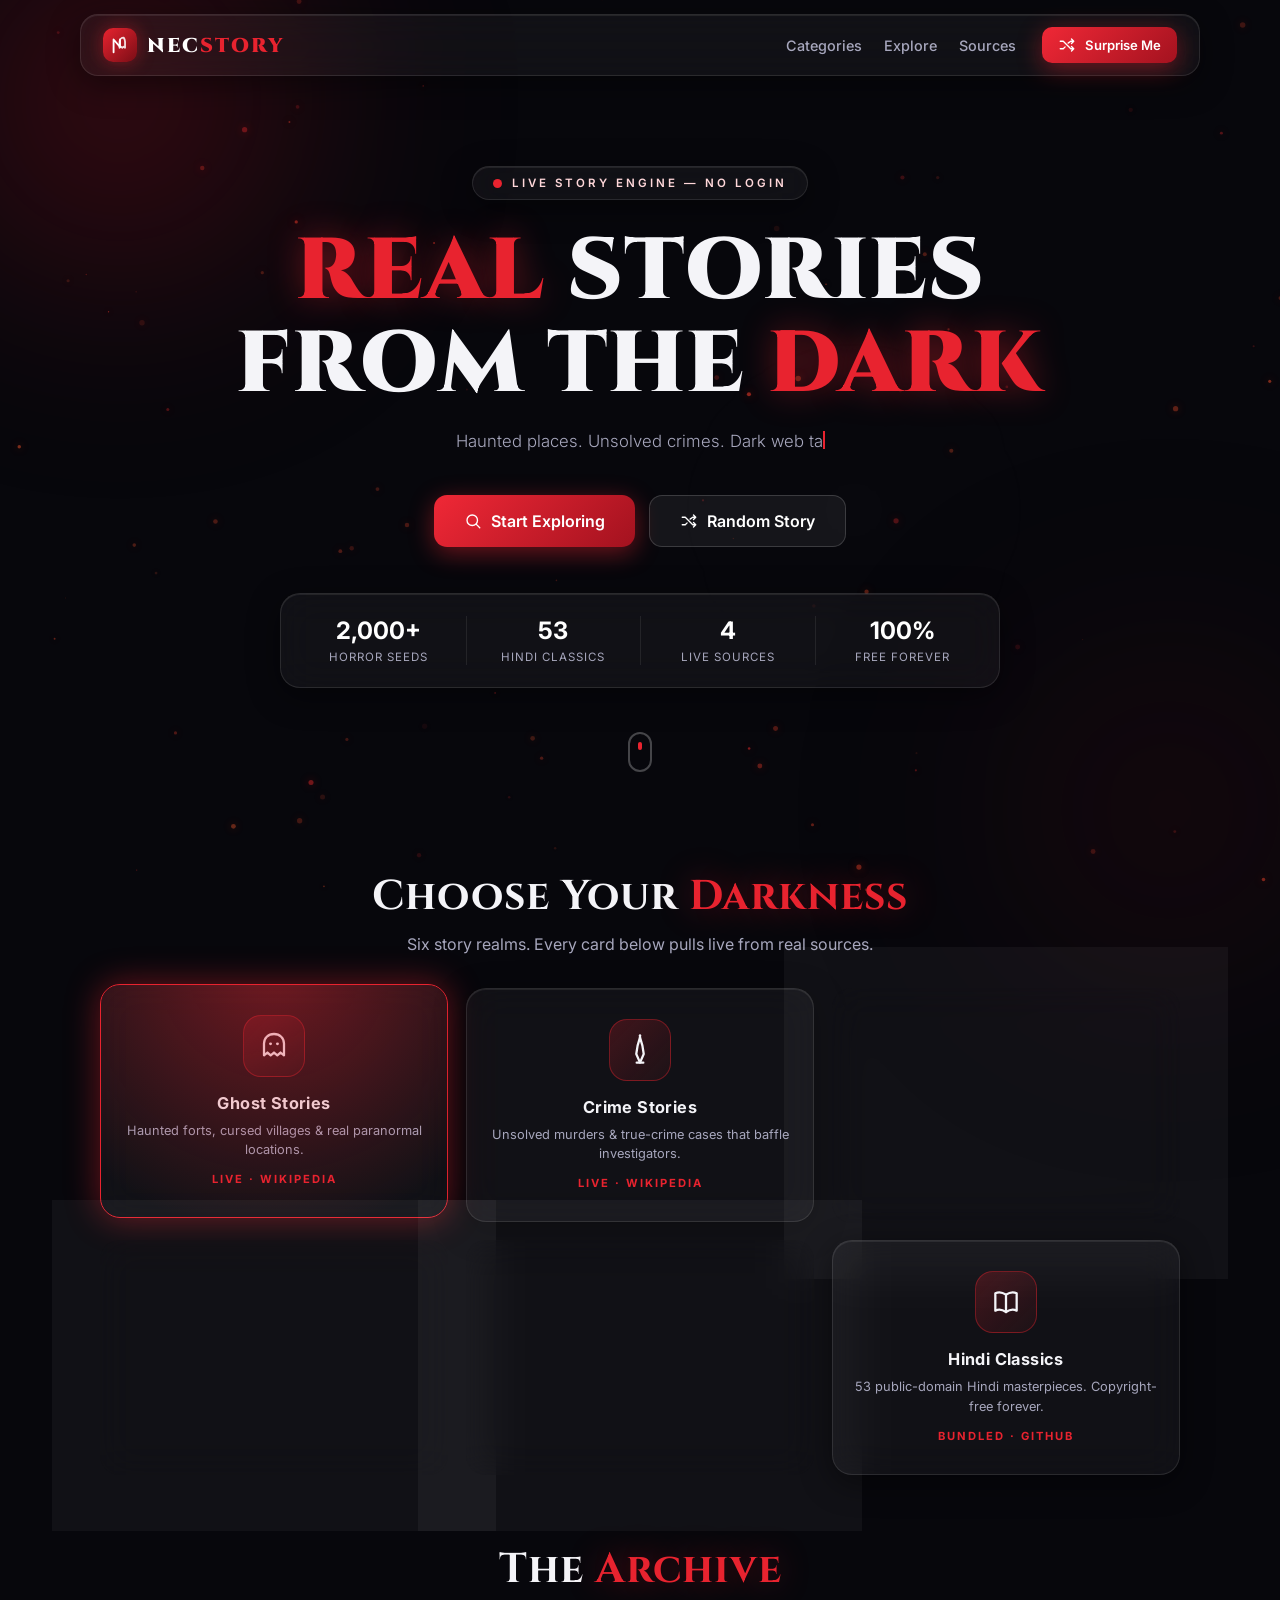
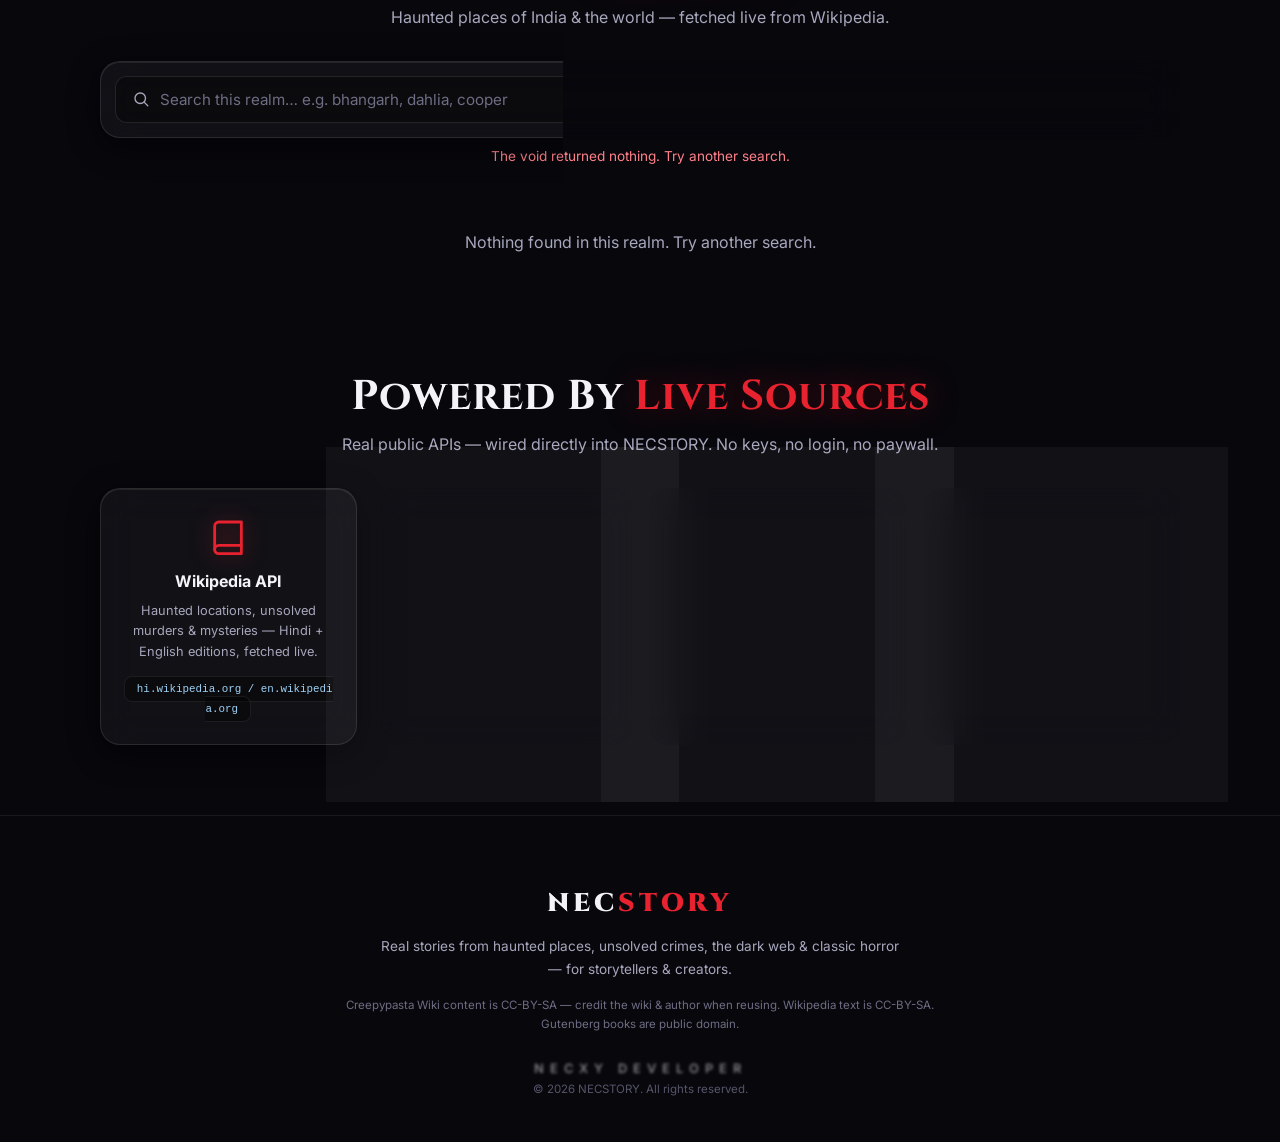
==== index.html @ 2ee87954 "Launch NECSTORY website" ====
<!DOCTYPE html>
<html lang="en">
<head>
<meta charset="UTF-8">
<meta name="viewport" content="width=device-width, initial-scale=1.0">
<title>NECSTORY — Real Ghost, Crime, Dark Web & Mystery Stories</title>
<meta name="description" content="NECSTORY — discover real haunted places, unsolved crimes, dark web tales and mysteries. Live sources, no login.">
<link rel="preconnect" href="https://fonts.googleapis.com">
<link rel="preconnect" href="https://fonts.gstatic.com" crossorigin>
<link href="https://fonts.googleapis.com/css2?family=Cinzel:wght@500;700;900&family=Inter:wght@300;400;500;600;700&display=swap" rel="stylesheet">
<link rel="stylesheet" href="css/style.css">
</head>
<body>

<canvas id="embers"></canvas>
<div class="orb orb-a"></div>
<div class="orb orb-b"></div>
<div class="orb orb-c"></div>

<!-- ================= NAV ================= -->
<header class="nav glass">
  <a class="brand" href="#top">
    <span class="brand-mark" id="logoIcon"></span>
    <span class="brand-name">NEC<em>STORY</em></span>
  </a>
  <nav class="nav-links">
    <a href="#categories">Categories</a>
    <a href="#explore">Explore</a>
    <a href="#sources">Sources</a>
  </nav>
  <button class="btn btn-red btn-sm" id="navRandom">
    <span class="ic" data-icon="random"></span> Surprise Me
  </button>
</header>

<main id="top">
  <!-- ================= HERO ================= -->
  <section class="hero">
    <div class="hero-inner">
      <div class="eyebrow glass"><span class="pulse"></span> LIVE STORY ENGINE — NO LOGIN</div>
      <h1 class="hero-title"><span class="t-red">REAL</span> STORIES<br>FROM THE <span class="t-red">DARK</span></h1>
      <p class="hero-sub"><span id="typer"></span><span class="caret"></span></p>
      <div class="hero-cta">
        <a href="#explore" class="btn btn-red btn-lg"><span class="ic" data-icon="search"></span> Start Exploring</a>
        <button class="btn btn-ghost btn-lg" id="heroRandom"><span class="ic" data-icon="random"></span> Random Story</button>
      </div>
      <div class="stats glass">
        <div class="stat"><b id="statSeeds">2,000+</b><span>Horror Seeds</span></div>
        <div class="stat"><b>53</b><span>Hindi Classics</span></div>
        <div class="stat"><b>4</b><span>Live Sources</span></div>
        <div class="stat"><b>100%</b><span>Free Forever</span></div>
      </div>
    </div>
    <div class="scroll-hint"><span></span></div>
  </section>

  <!-- ================= CATEGORIES ================= -->
  <section id="categories" class="section">
    <div class="sec-head reveal">
      <h2>Choose Your <span class="t-red">Darkness</span></h2>
      <p>Six story realms. Every card below pulls live from real sources.</p>
    </div>
    <div class="cat-grid" id="catGrid"></div>
  </section>

  <!-- ================= EXPLORE ================= -->
  <section id="explore" class="section">
    <div class="sec-head reveal">
      <h2>The <span class="t-red">Archive</span></h2>
      <p id="exploreSub">Haunted places of India & the world — fetched live from Wikipedia.</p>
    </div>
    <div class="toolbar glass reveal">
      <div class="search-wrap">
        <span class="ic" data-icon="search"></span>
        <input type="text" id="searchInput" placeholder="Search this realm… e.g. bhangarh, dahlia, cooper">
      </div>
      <button class="btn btn-red" id="surpriseBtn"><span class="ic" data-icon="random"></span> Surprise Me</button>
    </div>
    <div id="status" class="status"></div>
    <div class="story-grid" id="storyGrid"></div>
  </section>

  <!-- ================= SOURCES ================= -->
  <section id="sources" class="section">
    <div class="sec-head reveal">
      <h2>Powered By <span class="t-red">Live Sources</span></h2>
      <p>Real public APIs — wired directly into NECSTORY. No keys, no login, no paywall.</p>
    </div>
    <div class="src-grid">
      <div class="src-card glass reveal">
        <span class="ic ic-lg" data-icon="book"></span>
        <h3>Wikipedia API</h3>
        <p>Haunted locations, unsolved murders & mysteries — Hindi + English editions, fetched live.</p>
        <code>hi.wikipedia.org / en.wikipedia.org</code>
      </div>
      <div class="src-card glass reveal">
        <span class="ic ic-lg" data-icon="ghost"></span>
        <h3>Creepypasta Wiki</h3>
        <p>Ghost, crime & dark-web story vault — thousands of community tales via the Fandom API.</p>
        <code>creepypasta.fandom.com</code>
      </div>
      <div class="src-card glass reveal">
        <span class="ic ic-lg" data-icon="classics"></span>
        <h3>Project Gutenberg</h3>
        <p>Pre-1930 horror & crime classics. Public domain — free forever, zero copyright risk.</p>
        <code>gutenberg.org</code>
      </div>
      <div class="src-card glass reveal">
        <span class="ic ic-lg" data-icon="seeds"></span>
        <h3>GitHub Datasets</h3>
        <p>23K horror seeds & 53 public-domain Hindi classics, bundled into the engine.</p>
        <code>github.com · MIT / Apache-2.0</code>
      </div>
    </div>
  </section>
</main>

<!-- ================= FOOTER ================= -->
<footer class="footer">
  <div class="foot-brand">NEC<em>STORY</em></div>
  <p class="foot-note">Real stories from haunted places, unsolved crimes, the dark web & classic horror — for storytellers & creators.</p>
  <p class="foot-disc">Creepypasta Wiki content is CC-BY-SA — credit the wiki & author when reusing. Wikipedia text is CC-BY-SA. Gutenberg books are public domain.</p>
  <div class="dev-blur">NECXY DEVELOPER</div>
  <p class="foot-copy">© 2026 NECSTORY. All rights reserved.</p>
</footer>

<!-- ================= STORY MODAL ================= -->
<div class="modal-overlay" id="modalOverlay">
  <div class="modal glass-strong">
    <button class="modal-close" id="modalClose"><span class="ic" data-icon="close"></span></button>
    <div class="modal-badges" id="modalBadges"></div>
    <h2 id="modalTitle"></h2>
    <div class="modal-body" id="modalBody"></div>
    <div class="modal-actions">
      <a href="#" target="_blank" rel="noopener" class="btn btn-red btn-sm" id="modalSource"><span class="ic" data-icon="external"></span> Open Source</a>
      <button class="btn btn-ghost btn-sm" id="modalNext"><span class="ic" data-icon="random"></span> Another Random</button>
    </div>
  </div>
</div>

<script src="js/config.js"></script>
<script src="js/icons.js"></script>
<script src="js/data-seeds.js"></script>
<script src="js/data-classics.js"></script>
<script src="js/app.js"></script>
</body>
</html>
---- css/style.css ----
/* ============ NECSTORY — Red / Black / White Glassmorphism ============ */
:root {
  --bg: #07070c;
  --bg2: #0d0d15;
  --red: #e8232f;
  --red-glow: rgba(232, 35, 47, .45);
  --white: #f4f4f8;
  --muted: #a7a7bd;
  --glass: rgba(255, 255, 255, .045);
  --glass-border: rgba(255, 255, 255, .1);
  --radius: 20px;
}
* { box-sizing: border-box; margin: 0; padding: 0; }
html { scroll-behavior: smooth; }
body {
  background: var(--bg);
  color: var(--white);
  font-family: 'Inter', system-ui, sans-serif;
  overflow-x: hidden;
  min-height: 100vh;
}
::selection { background: var(--red); color: #fff; }

/* ---------- animated background ---------- */
#embers { position: fixed; inset: 0; z-index: 0; pointer-events: none; }
.orb { position: fixed; border-radius: 50%; filter: blur(110px); z-index: 0; pointer-events: none; opacity: .5; }
.orb-a { width: 480px; height: 480px; background: radial-gradient(circle, #a3121f, transparent 70%); top: -140px; left: -120px; animation: drift 22s ease-in-out infinite alternate; }
.orb-b { width: 420px; height: 420px; background: radial-gradient(circle, #3d0a12, transparent 70%); bottom: -120px; right: -100px; animation: drift 26s ease-in-out infinite alternate-reverse; }
.orb-c { width: 300px; height: 300px; background: radial-gradient(circle, rgba(255,255,255,.06), transparent 70%); top: 40%; left: 55%; animation: drift 30s ease-in-out infinite alternate; }
@keyframes drift { to { transform: translate(60px, 40px) scale(1.12); } }

/* ---------- glass helpers ---------- */
.glass {
  background: var(--glass);
  border: 1px solid var(--glass-border);
  backdrop-filter: blur(18px);
  -webkit-backdrop-filter: blur(18px);
  border-radius: var(--radius);
  box-shadow: 0 8px 32px rgba(0, 0, 0, .45), inset 0 1px 0 rgba(255,255,255,.08);
}
.glass-strong {
  background: rgba(14, 14, 22, .82);
  border: 1px solid rgba(255,255,255,.12);
  backdrop-filter: blur(28px);
  -webkit-backdrop-filter: blur(28px);
  border-radius: 24px;
  box-shadow: 0 24px 80px rgba(0,0,0,.7), 0 0 60px var(--red-glow);
}

/* ---------- nav ---------- */
.nav {
  position: sticky; top: 14px; z-index: 50;
  max-width: 1120px; margin: 14px auto 0; padding: 12px 22px;
  display: flex; align-items: center; gap: 26px;
  border-radius: 18px;
}
.brand { display: flex; align-items: center; gap: 10px; text-decoration: none; }
.brand-mark { width: 34px; height: 34px; display: grid; place-items: center;
  background: linear-gradient(135deg, var(--red), #7a0d16); border-radius: 10px;
  box-shadow: 0 0 18px var(--red-glow); }
.brand-mark svg { width: 22px; height: 22px; }
.brand-name { font-family: 'Cinzel', serif; font-weight: 900; font-size: 1.25rem; letter-spacing: 2px; color: #fff; }
.brand-name em { font-style: normal; color: var(--red); }
.nav-links { display: flex; gap: 22px; margin-left: auto; }
.nav-links a { color: var(--muted); text-decoration: none; font-size: .9rem; font-weight: 500; transition: color .25s; }
.nav-links a:hover { color: #fff; }

/* ---------- buttons / icons ---------- */
.btn { display: inline-flex; align-items: center; gap: 9px; border: none; cursor: pointer;
  font-family: inherit; font-weight: 600; font-size: .92rem; border-radius: 13px;
  padding: 12px 22px; text-decoration: none; transition: transform .2s, box-shadow .25s, background .25s; }
.btn:active { transform: scale(.97); }
.btn-red { background: linear-gradient(135deg, #f02836, #a3121f); color: #fff;
  box-shadow: 0 6px 24px var(--red-glow); }
.btn-red:hover { transform: translateY(-2px); box-shadow: 0 10px 32px var(--red-glow); }
.btn-ghost { background: rgba(255,255,255,.06); color: #fff; border: 1px solid rgba(255,255,255,.16); }
.btn-ghost:hover { background: rgba(255,255,255,.12); transform: translateY(-2px); }
.btn-sm { padding: 9px 16px; font-size: .82rem; border-radius: 10px; }
.btn-lg { padding: 15px 30px; font-size: 1rem; }
.ic { display: inline-flex; width: 18px; height: 18px; }
.ic svg { width: 100%; height: 100%; }
.ic-lg { width: 40px; height: 40px; }
.ic-lg svg { width: 100%; height: 100%; }

/* ---------- hero ---------- */
main { position: relative; z-index: 1; }
.hero { max-width: 1120px; margin: 0 auto; padding: 90px 20px 40px; text-align: center; position: relative; }
.eyebrow { display: inline-flex; align-items: center; gap: 10px; padding: 9px 20px; border-radius: 30px;
  font-size: .72rem; letter-spacing: 3px; font-weight: 600; color: #ffd7da; }
.pulse { width: 9px; height: 9px; border-radius: 50%; background: var(--red);
  box-shadow: 0 0 0 0 var(--red-glow); animation: pulse 1.8s infinite; }
@keyframes pulse { 70% { box-shadow: 0 0 0 12px transparent; } 100% { box-shadow: 0 0 0 0 transparent; } }
.hero-title { font-family: 'Cinzel', serif; font-weight: 900; font-size: clamp(2.6rem, 8vw, 5.4rem);
  line-height: 1.08; margin: 26px 0 18px; letter-spacing: 1px;
  animation: titleIn 1s cubic-bezier(.2,.8,.2,1) both; }
@keyframes titleIn { from { opacity: 0; transform: translateY(34px); } }
.t-red { color: var(--red); text-shadow: 0 0 34px var(--red-glow); }
.hero-sub { color: var(--muted); font-size: 1.05rem; min-height: 30px; font-weight: 300; }
.caret { display: inline-block; width: 2px; height: 1.1em; background: var(--red); vertical-align: -2px; animation: blink 1s steps(1) infinite; }
@keyframes blink { 50% { opacity: 0; } }
.hero-cta { display: flex; gap: 14px; justify-content: center; margin: 34px 0 46px; flex-wrap: wrap; }
.stats { display: grid; grid-template-columns: repeat(4, 1fr); max-width: 720px; margin: 0 auto; padding: 22px 10px; }
.stat b { display: block; font-size: 1.5rem; color: #fff; }
.stat span { font-size: .72rem; color: var(--muted); letter-spacing: 1px; text-transform: uppercase; }
.stat + .stat { border-left: 1px solid rgba(255,255,255,.08); }
.scroll-hint { margin: 44px auto 0; width: 24px; height: 40px; border: 2px solid rgba(255,255,255,.25);
  border-radius: 14px; position: relative; }
.scroll-hint span { position: absolute; top: 8px; left: 50%; width: 4px; height: 8px; margin-left: -2px;
  border-radius: 4px; background: var(--red); animation: wheel 1.8s infinite; }
@keyframes wheel { to { transform: translateY(14px); opacity: 0; } }

/* ---------- sections ---------- */
.section { max-width: 1120px; margin: 0 auto; padding: 56px 20px 10px; }
.sec-head { text-align: center; margin-bottom: 34px; }
.sec-head h2 { font-family: 'Cinzel', serif; font-size: clamp(1.7rem, 4.5vw, 2.6rem); letter-spacing: 1px; }
.sec-head p { color: var(--muted); margin-top: 10px; }
.reveal { opacity: 0; transform: translateY(28px); transition: opacity .7s ease, transform .7s cubic-bezier(.2,.8,.2,1); }
.reveal.visible { opacity: 1; transform: none; }

/* ---------- category cards ---------- */
.cat-grid { display: grid; grid-template-columns: repeat(3, 1fr); gap: 18px; }
.cat-card { padding: 30px 22px; text-align: center; cursor: pointer; position: relative; overflow: hidden;
  transition: transform .3s, border-color .3s, box-shadow .3s; }
.cat-card::before { content: ''; position: absolute; inset: 0;
  background: radial-gradient(420px circle at 50% -10%, var(--red-glow), transparent 65%);
  opacity: 0; transition: opacity .4s; }
.cat-card:hover::before, .cat-card.active::before { opacity: 1; }
.cat-card:hover { transform: translateY(-6px); border-color: rgba(232,35,47,.5); }
.cat-card.active { border-color: var(--red); box-shadow: 0 0 34px var(--red-glow); transform: translateY(-4px); }
.cat-ic { width: 62px; height: 62px; margin: 0 auto 16px; display: grid; place-items: center;
  background: linear-gradient(135deg, rgba(232,35,47,.22), rgba(232,35,47,.05));
  border: 1px solid rgba(232,35,47,.4); border-radius: 18px; }
.cat-ic svg { width: 32px; height: 32px; }
.cat-card h3 { font-size: 1.02rem; margin-bottom: 8px; letter-spacing: .4px; }
.cat-card p { font-size: .8rem; color: var(--muted); line-height: 1.55; }
.cat-count { display: inline-block; margin-top: 12px; font-size: .7rem; letter-spacing: 2px;
  color: var(--red); font-weight: 700; }

/* ---------- toolbar / search ---------- */
.toolbar { display: flex; gap: 12px; padding: 14px; margin-bottom: 8px; flex-wrap: wrap; }
.search-wrap { flex: 1; min-width: 220px; display: flex; align-items: center; gap: 10px;
  background: rgba(0,0,0,.35); border: 1px solid rgba(255,255,255,.1); border-radius: 12px; padding: 0 16px; }
.search-wrap .ic { color: var(--muted); flex: 0 0 auto; }
.search-wrap input { flex: 1; background: none; border: none; outline: none; color: #fff;
  font-size: .95rem; padding: 13px 0; font-family: inherit; }
.search-wrap input::placeholder { color: #6d6d84; }
.status { text-align: center; color: var(--muted); font-size: .85rem; min-height: 24px; margin: 10px 0; }
.status.err { color: #ff8089; }

/* ---------- story cards ---------- */
.story-grid { display: grid; grid-template-columns: repeat(3, 1fr); gap: 18px; }
.story-card { padding: 24px 22px; display: flex; flex-direction: column; gap: 12px;
  transition: transform .3s, box-shadow .3s, border-color .3s; animation: cardIn .55s cubic-bezier(.2,.8,.2,1) both; }
@keyframes cardIn { from { opacity: 0; transform: translateY(22px) scale(.98); } }
.story-card:hover { transform: translateY(-5px); border-color: rgba(232,35,47,.45); box-shadow: 0 14px 44px rgba(0,0,0,.5), 0 0 26px rgba(232,35,47,.18); }
.story-top { display: flex; align-items: center; gap: 12px; }
.story-ic { width: 44px; height: 44px; flex: 0 0 auto; display: grid; place-items: center;
  background: rgba(232,35,47,.12); border: 1px solid rgba(232,35,47,.35); border-radius: 12px; }
.story-ic svg { width: 24px; height: 24px; }
.badges { display: flex; gap: 7px; flex-wrap: wrap; }
.badge { font-size: .66rem; font-weight: 600; letter-spacing: 1.4px; text-transform: uppercase;
  padding: 5px 11px; border-radius: 20px; background: rgba(255,255,255,.07);
  border: 1px solid rgba(255,255,255,.1); color: #cfcfe0; }
.badge.src { background: rgba(124,196,245,.1); border-color: rgba(124,196,245,.3); color: #9fd2f7; }
.badge.year { background: rgba(232,35,47,.12); border-color: rgba(232,35,47,.4); color: #ff9aa1; }
.story-card h3 { font-size: 1.02rem; line-height: 1.4; }
.story-card .excerpt { font-size: .86rem; color: var(--muted); line-height: 1.65; flex: 1;
  display: -webkit-box; -webkit-line-clamp: 4; -webkit-box-orient: vertical; overflow: hidden; }
.read-btn { align-self: flex-start; background: none; border: none; color: var(--red); font-weight: 700;
  font-size: .85rem; letter-spacing: 1px; cursor: pointer; font-family: inherit;
  display: inline-flex; align-items: center; gap: 7px; padding: 4px 0; }
.read-btn:hover { text-shadow: 0 0 14px var(--red-glow); }
.empty { grid-column: 1 / -1; text-align: center; color: var(--muted); padding: 50px 20px; }

/* ---------- sources ---------- */
.src-grid { display: grid; grid-template-columns: repeat(4, 1fr); gap: 18px; }
.src-card { padding: 28px 22px; text-align: center; transition: transform .3s; }
.src-card:hover { transform: translateY(-5px); }
.src-card .ic-lg { margin: 0 auto 14px; color: var(--red); filter: drop-shadow(0 0 12px var(--red-glow)); }
.src-card h3 { font-size: 1rem; margin-bottom: 10px; }
.src-card p { font-size: .8rem; color: var(--muted); line-height: 1.6; margin-bottom: 14px; }
.src-card code { font-size: .68rem; color: #9fd2f7; background: rgba(0,0,0,.4); padding: 6px 12px;
  border-radius: 8px; border: 1px solid rgba(255,255,255,.08); word-break: break-all; }

/* ---------- footer ---------- */
.footer { position: relative; z-index: 1; text-align: center; padding: 70px 20px 46px; margin-top: 60px;
  border-top: 1px solid rgba(255,255,255,.07); }
.foot-brand { font-family: 'Cinzel', serif; font-weight: 900; font-size: 1.6rem; letter-spacing: 4px; }
.foot-brand em { font-style: normal; color: var(--red); }
.foot-note { color: var(--muted); font-size: .85rem; max-width: 520px; margin: 14px auto; line-height: 1.7; }
.foot-disc { color: #6d6d84; font-size: .72rem; max-width: 620px; margin: 0 auto; line-height: 1.7; }
.dev-blur { margin: 26px auto 6px; font-size: .8rem; letter-spacing: 6px; font-weight: 600;
  color: rgba(255,255,255,.5); filter: blur(1.6px); user-select: none; }
.foot-copy { color: #55556a; font-size: .72rem; }

/* ---------- modal ---------- */
.modal-overlay { position: fixed; inset: 0; z-index: 100; background: rgba(4,4,8,.72);
  backdrop-filter: blur(8px); display: none; align-items: center; justify-content: center; padding: 18px; }
.modal-overlay.open { display: flex; animation: fadeIn .3s ease both; }
@keyframes fadeIn { from { opacity: 0; } }
.modal { width: 100%; max-width: 680px; max-height: 86vh; display: flex; flex-direction: column;
  padding: 34px 32px 26px; position: relative; animation: modalIn .45s cubic-bezier(.2,.9,.25,1.2) both; }
@keyframes modalIn { from { opacity: 0; transform: translateY(40px) scale(.96); } }
.modal.reveal-story .modal-body { animation: storyReveal 1.1s ease both; }
@keyframes storyReveal { from { opacity: 0; filter: blur(6px); } }
.modal-close { position: absolute; top: 16px; right: 16px; width: 38px; height: 38px; border-radius: 50%;
  background: rgba(255,255,255,.07); border: 1px solid rgba(255,255,255,.14); color: #fff;
  cursor: pointer; display: grid; place-items: center; }
.modal-close:hover { background: var(--red); border-color: var(--red); }
.modal-badges { display: flex; gap: 8px; margin-bottom: 14px; flex-wrap: wrap; }
.modal h2 { font-family: 'Cinzel', serif; font-size: 1.5rem; line-height: 1.35; margin-bottom: 16px; padding-right: 30px; }
.modal-body { overflow-y: auto; font-size: .94rem; line-height: 1.85; color: #d6d6e6; white-space: pre-wrap;
  padding-right: 8px; flex: 1; }
.modal-body::-webkit-scrollbar { width: 6px; }
.modal-body::-webkit-scrollbar-thumb { background: var(--red); border-radius: 4px; }
.modal-actions { display: flex; gap: 12px; margin-top: 22px; }

/* ---------- responsive ---------- */
@media (max-width: 900px) {
  .cat-grid, .story-grid { grid-template-columns: repeat(2, 1fr); }
  .src-grid { grid-template-columns: repeat(2, 1fr); }
  .nav-links { display: none; }
}
@media (max-width: 600px) {
  .cat-grid, .story-grid, .src-grid { grid-template-columns: 1fr; }
  .stats { grid-template-columns: repeat(2, 1fr); gap: 18px; }
  .stat:nth-child(3) { border-left: none; }
  .toolbar { flex-direction: column; }
  .modal { padding: 26px 20px 20px; }
  .nav { gap: 12px; padding: 10px 14px; }
}
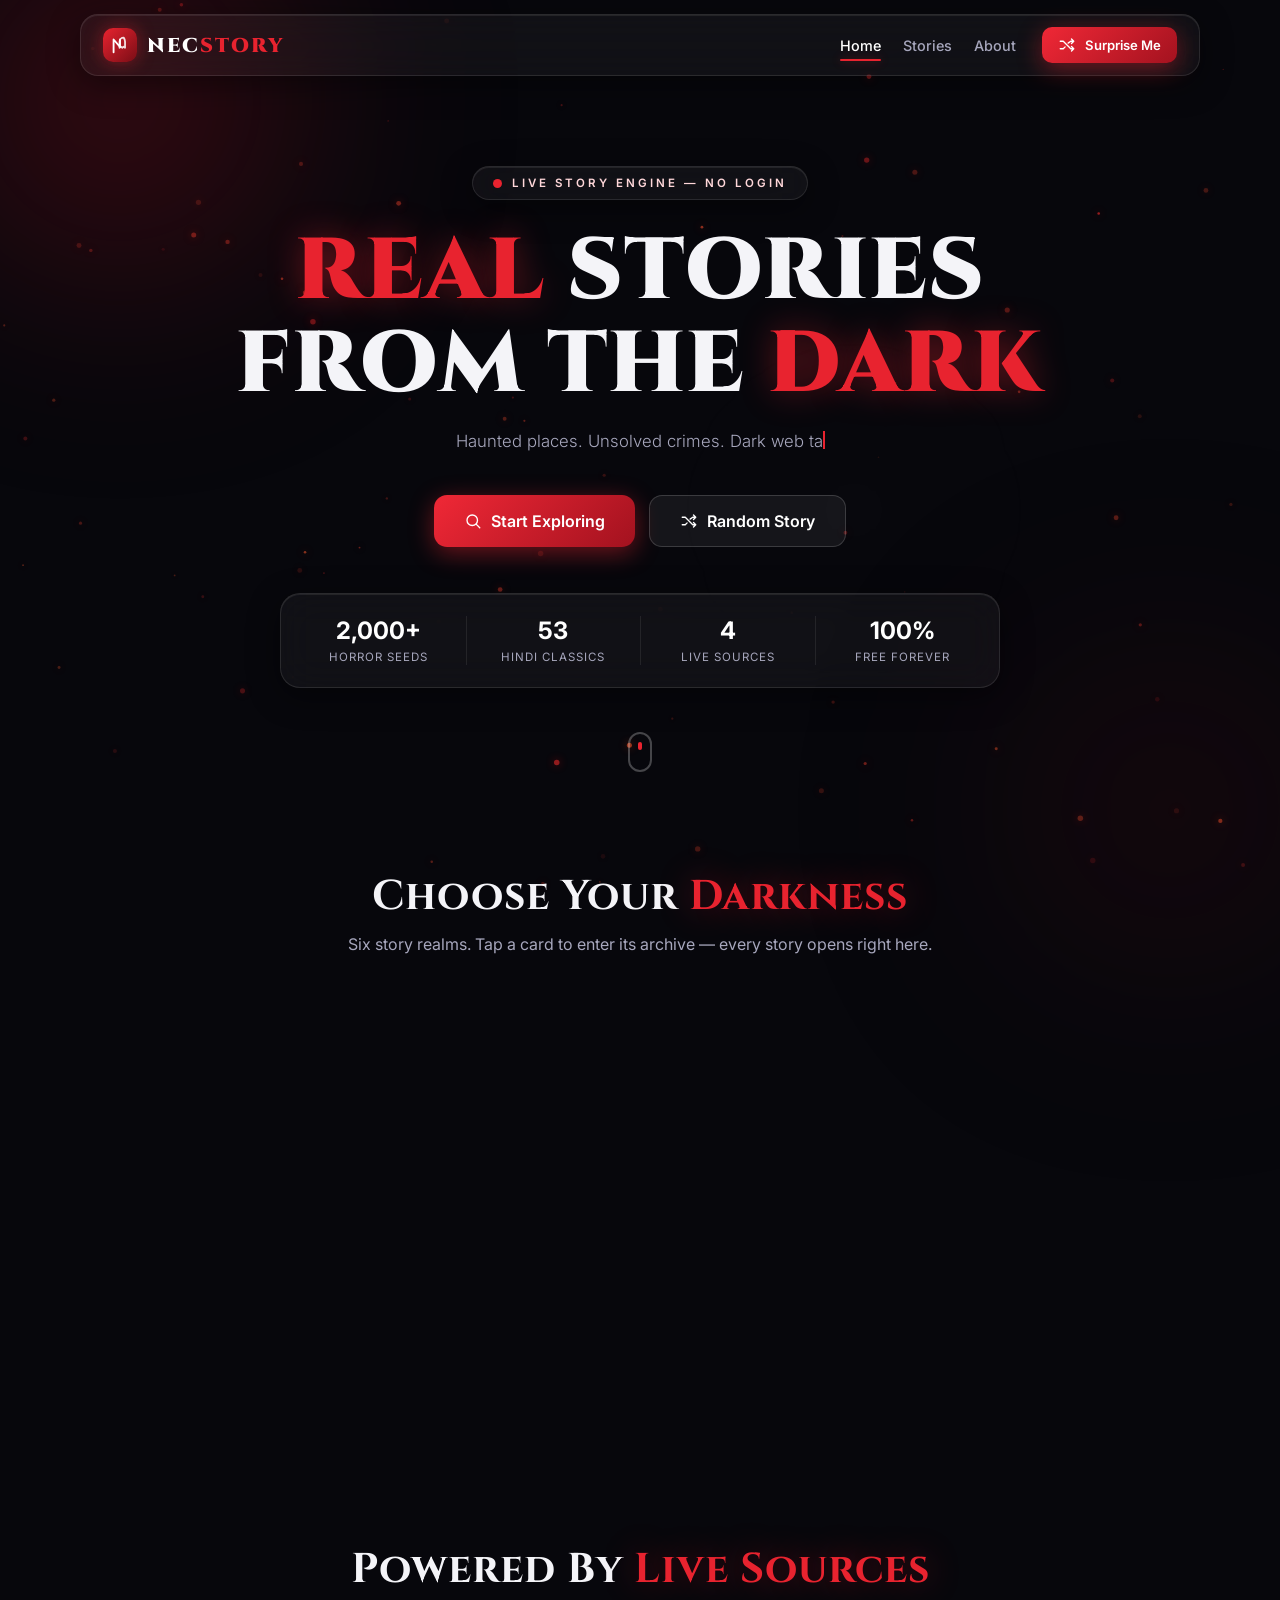
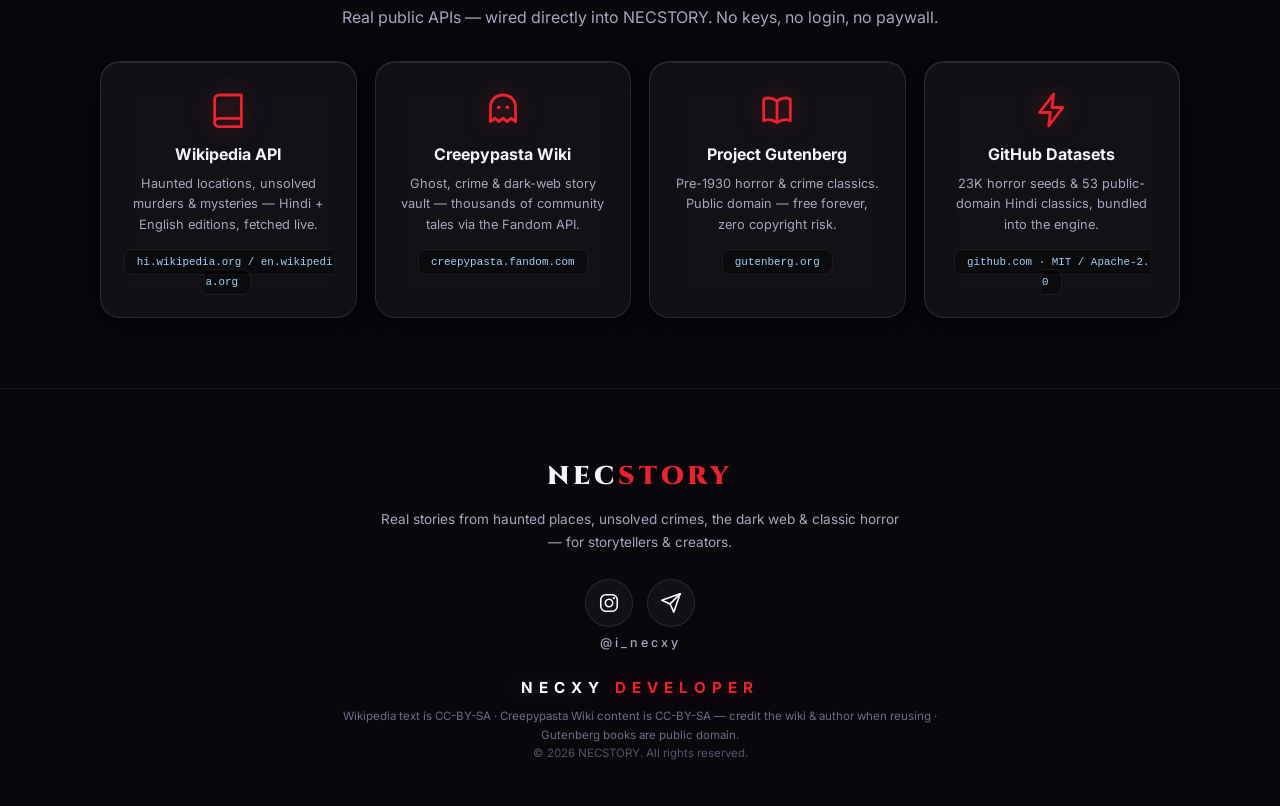
==== commit 2fb9df61: "Upgrade NECSTORY: multi-page site, in-app story reader, social links - Split into 3 pages: index (ho" ====
--- a/index.html
+++ b/index.html
@@ -10,7 +10,7 @@
 <link href="https://fonts.googleapis.com/css2?family=Cinzel:wght@500;700;900&family=Inter:wght@300;400;500;600;700&display=swap" rel="stylesheet">
 <link rel="stylesheet" href="css/style.css">
 </head>
-<body>
+<body data-page="home">
 
 <canvas id="embers"></canvas>
 <div class="orb orb-a"></div>
@@ -19,21 +19,21 @@
 
 <!-- ================= NAV ================= -->
 <header class="nav glass">
-  <a class="brand" href="#top">
+  <a class="brand" href="index.html">
     <span class="brand-mark" id="logoIcon"></span>
     <span class="brand-name">NEC<em>STORY</em></span>
   </a>
   <nav class="nav-links">
-    <a href="#categories">Categories</a>
-    <a href="#explore">Explore</a>
-    <a href="#sources">Sources</a>
+    <a href="index.html" data-nav="home">Home</a>
+    <a href="stories.html" data-nav="stories">Stories</a>
+    <a href="about.html" data-nav="about">About</a>
   </nav>
   <button class="btn btn-red btn-sm" id="navRandom">
     <span class="ic" data-icon="random"></span> Surprise Me
   </button>
 </header>
 
-<main id="top">
+<main>
   <!-- ================= HERO ================= -->
   <section class="hero">
     <div class="hero-inner">
@@ -41,11 +41,11 @@
       <h1 class="hero-title"><span class="t-red">REAL</span> STORIES<br>FROM THE <span class="t-red">DARK</span></h1>
       <p class="hero-sub"><span id="typer"></span><span class="caret"></span></p>
       <div class="hero-cta">
-        <a href="#explore" class="btn btn-red btn-lg"><span class="ic" data-icon="search"></span> Start Exploring</a>
+        <a href="stories.html" class="btn btn-red btn-lg"><span class="ic" data-icon="search"></span> Start Exploring</a>
         <button class="btn btn-ghost btn-lg" id="heroRandom"><span class="ic" data-icon="random"></span> Random Story</button>
       </div>
       <div class="stats glass">
-        <div class="stat"><b id="statSeeds">2,000+</b><span>Horror Seeds</span></div>
+        <div class="stat"><b>2,000+</b><span>Horror Seeds</span></div>
         <div class="stat"><b>53</b><span>Hindi Classics</span></div>
         <div class="stat"><b>4</b><span>Live Sources</span></div>
         <div class="stat"><b>100%</b><span>Free Forever</span></div>
@@ -58,26 +58,9 @@
   <section id="categories" class="section">
     <div class="sec-head reveal">
       <h2>Choose Your <span class="t-red">Darkness</span></h2>
-      <p>Six story realms. Every card below pulls live from real sources.</p>
+      <p>Six story realms. Tap a card to enter its archive — every story opens right here.</p>
     </div>
     <div class="cat-grid" id="catGrid"></div>
-  </section>
-
-  <!-- ================= EXPLORE ================= -->
-  <section id="explore" class="section">
-    <div class="sec-head reveal">
-      <h2>The <span class="t-red">Archive</span></h2>
-      <p id="exploreSub">Haunted places of India & the world — fetched live from Wikipedia.</p>
-    </div>
-    <div class="toolbar glass reveal">
-      <div class="search-wrap">
-        <span class="ic" data-icon="search"></span>
-        <input type="text" id="searchInput" placeholder="Search this realm… e.g. bhangarh, dahlia, cooper">
-      </div>
-      <button class="btn btn-red" id="surpriseBtn"><span class="ic" data-icon="random"></span> Surprise Me</button>
-    </div>
-    <div id="status" class="status"></div>
-    <div class="story-grid" id="storyGrid"></div>
   </section>
 
   <!-- ================= SOURCES ================= -->
@@ -119,24 +102,15 @@
 <footer class="footer">
   <div class="foot-brand">NEC<em>STORY</em></div>
   <p class="foot-note">Real stories from haunted places, unsolved crimes, the dark web & classic horror — for storytellers & creators.</p>
-  <p class="foot-disc">Creepypasta Wiki content is CC-BY-SA — credit the wiki & author when reusing. Wikipedia text is CC-BY-SA. Gutenberg books are public domain.</p>
-  <div class="dev-blur">NECXY DEVELOPER</div>
+  <div class="socials">
+    <a class="soc" href="https://instagram.com/i_necxy" target="_blank" rel="noopener" aria-label="NECSTORY on Instagram"><span class="ic" data-icon="instagram"></span></a>
+    <a class="soc" href="https://t.me/i_necxy" target="_blank" rel="noopener" aria-label="NECSTORY on Telegram"><span class="ic" data-icon="telegram"></span></a>
+  </div>
+  <p class="soc-handle">@i_necxy</p>
+  <div class="dev-credit">NECXY <span>DEVELOPER</span></div>
+  <p class="foot-disc">Wikipedia text is CC-BY-SA · Creepypasta Wiki content is CC-BY-SA — credit the wiki &amp; author when reusing · Gutenberg books are public domain.</p>
   <p class="foot-copy">© 2026 NECSTORY. All rights reserved.</p>
 </footer>
-
-<!-- ================= STORY MODAL ================= -->
-<div class="modal-overlay" id="modalOverlay">
-  <div class="modal glass-strong">
-    <button class="modal-close" id="modalClose"><span class="ic" data-icon="close"></span></button>
-    <div class="modal-badges" id="modalBadges"></div>
-    <h2 id="modalTitle"></h2>
-    <div class="modal-body" id="modalBody"></div>
-    <div class="modal-actions">
-      <a href="#" target="_blank" rel="noopener" class="btn btn-red btn-sm" id="modalSource"><span class="ic" data-icon="external"></span> Open Source</a>
-      <button class="btn btn-ghost btn-sm" id="modalNext"><span class="ic" data-icon="random"></span> Another Random</button>
-    </div>
-  </div>
-</div>
 
 <script src="js/config.js"></script>
 <script src="js/icons.js"></script>
--- a/css/style.css
+++ b/css/style.css
@@ -62,8 +62,11 @@
 .brand-name { font-family: 'Cinzel', serif; font-weight: 900; font-size: 1.25rem; letter-spacing: 2px; color: #fff; }
 .brand-name em { font-style: normal; color: var(--red); }
 .nav-links { display: flex; gap: 22px; margin-left: auto; }
-.nav-links a { color: var(--muted); text-decoration: none; font-size: .9rem; font-weight: 500; transition: color .25s; }
+.nav-links a { color: var(--muted); text-decoration: none; font-size: .9rem; font-weight: 500; transition: color .25s; position: relative; }
 .nav-links a:hover { color: #fff; }
+.nav-links a.active { color: #fff; }
+.nav-links a.active::after { content: ''; position: absolute; left: 0; right: 0; bottom: -7px; height: 2px;
+  background: var(--red); border-radius: 2px; box-shadow: 0 0 10px var(--red-glow); }
 
 /* ---------- buttons / icons ---------- */
 .btn { display: inline-flex; align-items: center; gap: 9px; border: none; cursor: pointer;
@@ -117,10 +120,17 @@
 .reveal { opacity: 0; transform: translateY(28px); transition: opacity .7s ease, transform .7s cubic-bezier(.2,.8,.2,1); }
 .reveal.visible { opacity: 1; transform: none; }
 
+/* ---------- inner pages ---------- */
+.page-hero { max-width: 1120px; margin: 0 auto; padding: 72px 20px 8px; text-align: center; position: relative; z-index: 1; }
+.page-hero .eyebrow { margin-bottom: 18px; }
+.page-hero h1 { font-family: 'Cinzel', serif; font-weight: 900; font-size: clamp(2rem, 6vw, 3.4rem); letter-spacing: 1px;
+  animation: titleIn 1s cubic-bezier(.2,.8,.2,1) both; }
+.page-hero p { color: var(--muted); margin-top: 14px; font-size: 1rem; }
+
 /* ---------- category cards ---------- */
 .cat-grid { display: grid; grid-template-columns: repeat(3, 1fr); gap: 18px; }
 .cat-card { padding: 30px 22px; text-align: center; cursor: pointer; position: relative; overflow: hidden;
-  transition: transform .3s, border-color .3s, box-shadow .3s; }
+  transition: transform .3s, border-color .3s, box-shadow .3s; text-decoration: none; color: inherit; display: block; }
 .cat-card::before { content: ''; position: absolute; inset: 0;
   background: radial-gradient(420px circle at 50% -10%, var(--red-glow), transparent 65%);
   opacity: 0; transition: opacity .4s; }
@@ -135,6 +145,18 @@
 .cat-card p { font-size: .8rem; color: var(--muted); line-height: 1.55; }
 .cat-count { display: inline-block; margin-top: 12px; font-size: .7rem; letter-spacing: 2px;
   color: var(--red); font-weight: 700; }
+
+/* ---------- category pills (stories page) ---------- */
+.cat-pills { display: flex; gap: 10px; justify-content: center; flex-wrap: wrap; margin-bottom: 26px; position: relative; z-index: 1; }
+.cat-pill { display: inline-flex; align-items: center; gap: 8px; padding: 10px 18px; border-radius: 30px;
+  background: var(--glass); border: 1px solid var(--glass-border); color: var(--muted);
+  font-family: inherit; font-size: .82rem; font-weight: 600; letter-spacing: .4px; cursor: pointer;
+  backdrop-filter: blur(18px); -webkit-backdrop-filter: blur(18px);
+  transition: all .25s; }
+.cat-pill:hover { color: #fff; border-color: rgba(232,35,47,.5); transform: translateY(-2px); }
+.cat-pill.active { color: #fff; border-color: var(--red); background: rgba(232,35,47,.14);
+  box-shadow: 0 0 22px var(--red-glow); }
+.cat-pill .ic { color: var(--red); }
 
 /* ---------- toolbar / search ---------- */
 .toolbar { display: flex; gap: 12px; padding: 14px; margin-bottom: 8px; flex-wrap: wrap; }
@@ -189,8 +211,17 @@
 .foot-brand em { font-style: normal; color: var(--red); }
 .foot-note { color: var(--muted); font-size: .85rem; max-width: 520px; margin: 14px auto; line-height: 1.7; }
 .foot-disc { color: #6d6d84; font-size: .72rem; max-width: 620px; margin: 0 auto; line-height: 1.7; }
-.dev-blur { margin: 26px auto 6px; font-size: .8rem; letter-spacing: 6px; font-weight: 600;
-  color: rgba(255,255,255,.5); filter: blur(1.6px); user-select: none; }
+.socials { display: flex; gap: 14px; justify-content: center; margin: 24px 0 8px; }
+.soc { width: 48px; height: 48px; display: grid; place-items: center; border-radius: 50%;
+  color: #fff; background: var(--glass); border: 1px solid var(--glass-border);
+  backdrop-filter: blur(18px); -webkit-backdrop-filter: blur(18px);
+  transition: transform .25s, border-color .25s, box-shadow .25s; }
+.soc:hover { transform: translateY(-3px); border-color: var(--red); box-shadow: 0 0 24px var(--red-glow); }
+.soc .ic { width: 22px; height: 22px; }
+.soc-handle { color: var(--muted); font-size: .78rem; letter-spacing: 3px; font-weight: 500; }
+.dev-credit { margin: 28px auto 10px; font-size: .95rem; letter-spacing: 6px; font-weight: 700; color: #fff;
+  text-shadow: 0 0 26px rgba(255,255,255,.28); }
+.dev-credit span { color: var(--red); text-shadow: 0 0 22px var(--red-glow); }
 .foot-copy { color: #55556a; font-size: .72rem; }
 
 /* ---------- modal ---------- */
@@ -213,12 +244,35 @@
   padding-right: 8px; flex: 1; }
 .modal-body::-webkit-scrollbar { width: 6px; }
 .modal-body::-webkit-scrollbar-thumb { background: var(--red); border-radius: 4px; }
-.modal-actions { display: flex; gap: 12px; margin-top: 22px; }
+.modal-actions { display: flex; gap: 12px; margin-top: 22px; justify-content: space-between; align-items: center; }
+.modal-src { font-size: .7rem; color: #6d6d84; letter-spacing: 1.2px; text-transform: uppercase; }
+.loading-story { display: flex; align-items: center; justify-content: center; gap: 14px;
+  padding: 70px 0; color: var(--muted); font-size: .9rem; letter-spacing: .5px; }
+.spin { width: 26px; height: 26px; border-radius: 50%; flex: 0 0 auto;
+  border: 3px solid rgba(255,255,255,.12); border-top-color: var(--red); animation: spin 1s linear infinite; }
+@keyframes spin { to { transform: rotate(360deg); } }
+
+/* ---------- about page ---------- */
+.about-grid { display: grid; grid-template-columns: repeat(2, 1fr); gap: 18px; }
+.about-card { padding: 30px 28px; }
+.about-card h3 { font-size: 1.05rem; margin-bottom: 12px; display: flex; align-items: center; gap: 10px; }
+.about-card h3 .ic { color: var(--red); width: 22px; height: 22px; }
+.about-card p { color: var(--muted); font-size: .88rem; line-height: 1.75; }
+.about-card p b { color: #fff; }
+.about-card ul { padding-left: 18px; margin-top: 10px; }
+.about-card li { color: var(--muted); font-size: .86rem; line-height: 1.75; margin-bottom: 6px; }
+.about-card li b { color: #fff; }
+.label-list { list-style: none; padding-left: 0 !important; }
+.label-list li { display: flex; align-items: center; gap: 10px; }
+.about-cta { margin-top: 22px; padding: 40px 28px; text-align: center; }
+.about-cta h3 { font-family: 'Cinzel', serif; font-size: 1.5rem; margin-bottom: 10px; }
+.about-cta p { color: var(--muted); font-size: .9rem; }
 
 /* ---------- responsive ---------- */
 @media (max-width: 900px) {
   .cat-grid, .story-grid { grid-template-columns: repeat(2, 1fr); }
   .src-grid { grid-template-columns: repeat(2, 1fr); }
+  .about-grid { grid-template-columns: 1fr; }
   .nav-links { display: none; }
 }
 @media (max-width: 600px) {
